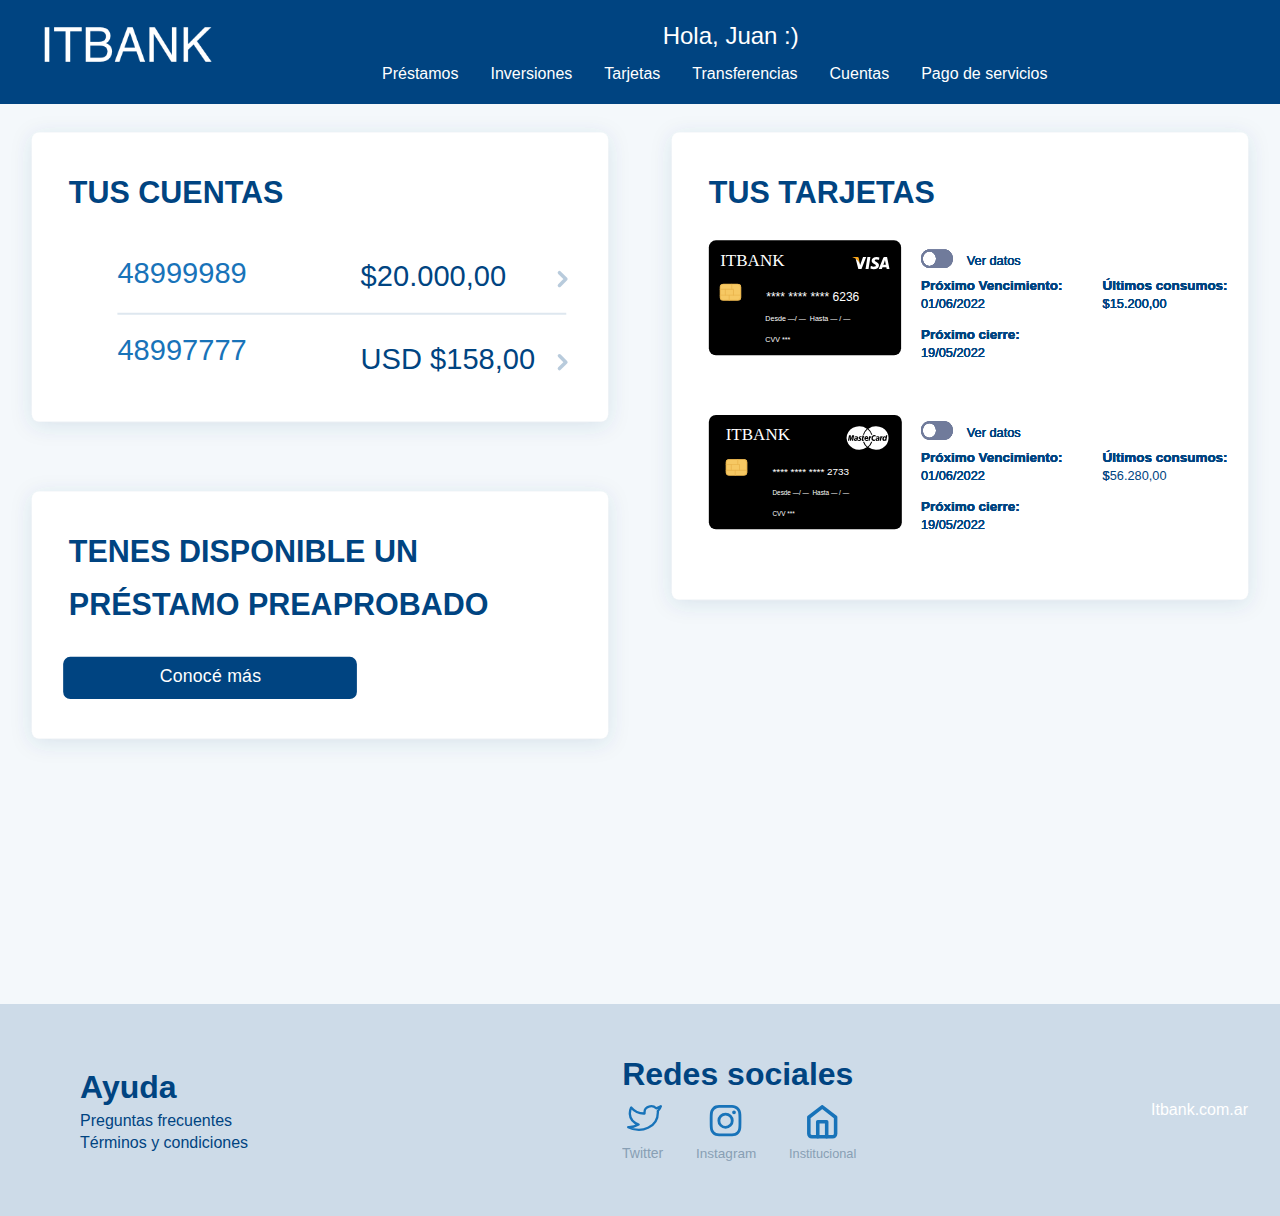
==== home.html @ d8d72f12 "cambio nombre index para evitar conflicto" ====
<!DOCTYPE html>
<html lang="en">

<head>
    <meta charset="UTF-8">
    <meta http-equiv="X-UA-Compatible" content="IE=edge">
    <meta name="viewport" content="width=device-width, initial-scale=1.0">
    <link rel="stylesheet" href="styles-compilado.css">
    <title>ITBANK</title>
</head>

<body>
    <!-- Header -->
    <header class="header">
        <div class="container">
            <nav class="nav">
                <div class="nav-logo">
                    <a href="index.html" title="logo"><img src="/images/logo-blanco-header.png" class="nav-logo__link" alt=""></a>
                </div>
                <div class="nav-menu">
                    <p>Hola, Juan :)</p>
                    <ul class="nav-menu__item">
                        <li><a href="#" class="nav-menu__link">Préstamos</a></li>
                        <li><a href="#" class="nav-menu__link">Inversiones</a></li>
                        <li><a href="#" class="nav-menu__link">Tarjetas</a></li>
                        <li><a href="#" class="nav-menu__link">Transferencias</a></li>
                        <li><a href="#" class="nav-menu__link">Cuentas</a></li>
                        <li><a href="#" class="nav-menu__link">Pago de servicios</a></li>
                    </ul>
                </div>
            </nav>
        </div>
    </header>
    <!-- Main -->
    <main class="main">
        <div class="hero">
            <div class="hero-image">
                    <!--ESTO ES RE PROVISORIO HAY QUE HACER CARDS -->
                <img class="hero-image__main" src="/images/Grupo 2705.svg" alt="Images">
                <img class="hero-image__main" src="/images/Grupo 2716.svg" alt="Images">
            </div>
            <div class="hero-image">
                <img class="hero-image__main" src="/images/Grupo 2714.svg" alt="Images">
            </div>
        </div>
    </main>
    <footer class="footer">
        <div class="container">
            <div class="footer-menu">
                <p>Ayuda</p>
                <ul class="footer-menu__item">
                    <li><a href="#" class="footer-menu__link">Preguntas frecuentes</a></li>
                    <li><a href="#" class="footer-menu__link">Términos y condiciones</a></li>
            </div>
            <div class="footer-menu">
                <p>Redes sociales</p>
                <ul class="footer-menu__item2">
                    <li><a href="#" ><img src="/images/twitter.svg" class="footer-menu__icon" alt="Icono de twitter"></a></li>
                    <li><a href="#" ><img src="/images/instagram.svg" class="footer-menu__icon" alt="Icono de Instagram"></a></li>
                    <li><a href="#" ><img src="/images/institucional.svg" class="footer-menu__icon"alt="Icon página web institucional"></a></li>

            </div>
            <div class="footer-copy">
                <p>Itbank.com.ar</p>
            </div>
        </div>
    </footer>
</body>

</html>
---- styles-compilado.css ----
* {
  margin: 0;
  padding: 0;
  box-sizing: border-box;
  text-decoration: none;
  list-style: none;
}

body {
  font-family: "Segoe UI", Tahoma, Geneva, Verdana, sans-serif;
  font-size: 1rem;
  font-weight: normal;
  line-height: 1.4;
  background: #F4F8FB;
  color: #333333;
}

.container {
  margin: 0 auto;
  width: 100%;
}

.header .nav {
  color:#FFFFFF;
  background-color: #004481;
  display: flex;
  flex-direction: row;
  flex: 1;
  flex-basis: auto;
  align-items: center;
  padding: 1.2rem 0;
  margin: 0 auto;
}

.header .nav-logo {
  padding-left: 2.5rem;
  padding-right: 6rem;
}

.header .nav-logo__link {
  max-width: 70%;
}

.header .nav-menu p{
  font-size: 1.5rem;
  display: flex;
  justify-content: center;
  padding-bottom: 10px;
}

.header .nav-menu__item {
  display: flex;
  justify-content: center;
}

.header .nav-menu__link {
  margin: 0 2rem 0 0;
  font-family: inherit;
  font-size: 1rem;
  font-weight: 500;
  color: #FFFFFF;
}


.main .hero {
  display: grid;
  grid-template-columns: repeat(2, 1fr);
  justify-content: center;
  height: 100vh;
}

.main .hero-image__main {
  width: 100%;
  height: auto;
}


.footer {
  padding: 3rem 0;
  background: #CDDBE8;
  color: #ffffff;
}

.footer .container {
  display: flex;
  flex-direction: row;
  flex: 1;
  flex-basis: auto;
  justify-content: space-between;
  align-items: center;
}

.footer .footer-menu{
  margin-left: 2rem;
  padding-left: 3rem;
  color: #004481;
}

.footer .footer-menu p{
  font-size: 2rem;
  font-weight: bold;
}


.footer-menu__item2{
  color: #004481;
  display: flex;
  flex-direction: row;
  flex: 1;
  flex-basis: auto;
}

.footer-menu__link {
  margin: 0.5rem 2rem 0 0;
  font-family: inherit;
  font-size: 1rem;
  color: #004481;
}

.footer-menu__icon {
  margin: 0.5rem 2rem 0 0;
  height: 3.5rem;
}

.footer-copy{
  margin-right: 2rem;
}

  
/* RESPONSIVE CON MEDIA QUERY 
@media only screen and (max-width: 600px) {
  .header .nav {
    flex-direction: column;
    justify-content: center;
  }

  .header .hero {
    grid-template-columns: 1fr;
    justify-content: center;
    margin-top: 5rem;
  }

  .header .hero-text {
    order: 2;
    font-size: 1.2rem;
  }

  .footer .container {
    flex-direction: column;
    justify-content: center;
    justify-content: center;
    align-items: center;
    text-align: center;
  }

  .footer-menu__item {
    display: flex;
    flex-direction: row;
    flex: 1;
    flex-basis: auto;
    margin-bottom: 2rem;
  }

  .footer-menu__link {
    margin: 0 1rem 0 1rem;
    font-family: inherit;
    font-size: 1rem;
    color: #ffffff;
  }
}
 */
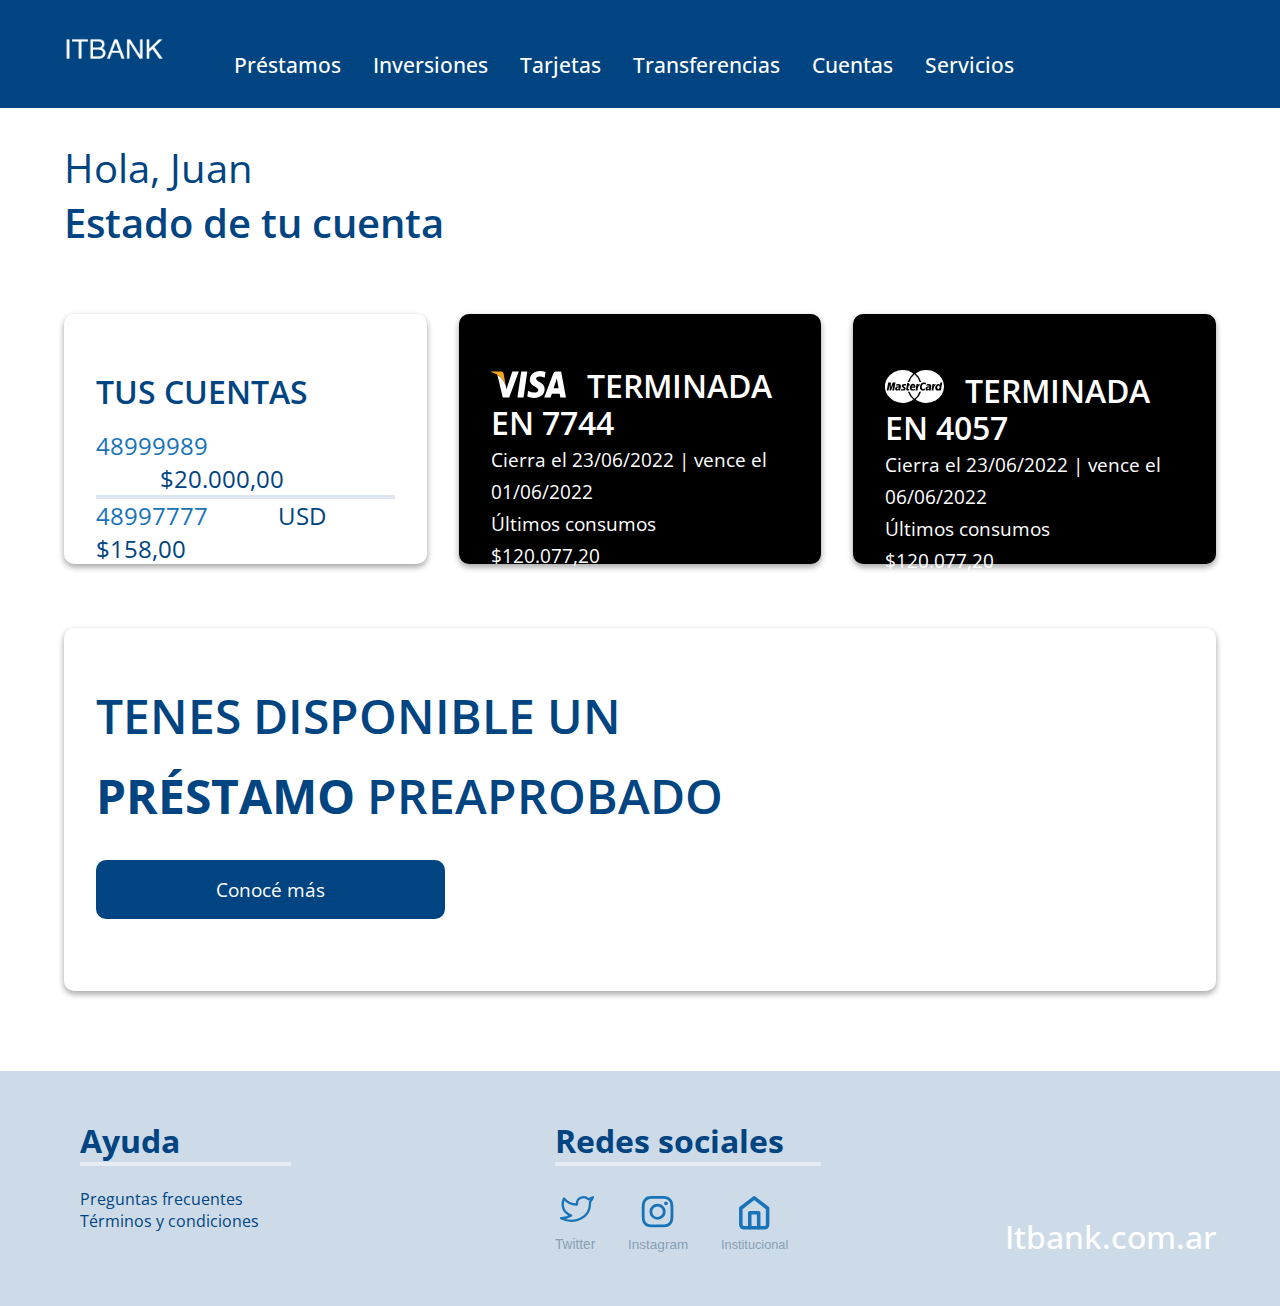
==== commit 78adc238: "se crean cards para home" ====
--- a/home.html
+++ b/home.html
@@ -6,6 +6,9 @@
     <meta http-equiv="X-UA-Compatible" content="IE=edge">
     <meta name="viewport" content="width=device-width, initial-scale=1.0">
     <link rel="stylesheet" href="styles-compilado.css">
+    <style>
+        @import url("https://fonts.googleapis.com/css2?family=Open+Sans:wght@300;400;500;600;700;800&display=swap");
+    </style>
     <title>ITBANK</title>
 </head>
 
@@ -15,17 +18,17 @@
         <div class="container">
             <nav class="nav">
                 <div class="nav-logo">
-                    <a href="index.html" title="logo"><img src="/images/logo-blanco-header.png" class="nav-logo__link" alt=""></a>
+                    <a href="index.html" title="logo"><img src="/images/logo-blanco-header.png" class="nav-logo"
+                            alt=""></a>
                 </div>
                 <div class="nav-menu">
-                    <p>Hola, Juan :)</p>
                     <ul class="nav-menu__item">
                         <li><a href="#" class="nav-menu__link">Préstamos</a></li>
                         <li><a href="#" class="nav-menu__link">Inversiones</a></li>
                         <li><a href="#" class="nav-menu__link">Tarjetas</a></li>
                         <li><a href="#" class="nav-menu__link">Transferencias</a></li>
                         <li><a href="#" class="nav-menu__link">Cuentas</a></li>
-                        <li><a href="#" class="nav-menu__link">Pago de servicios</a></li>
+                        <li><a href="#" class="nav-menu__link">Servicios</a></li>
                     </ul>
                 </div>
             </nav>
@@ -33,35 +36,99 @@
     </header>
     <!-- Main -->
     <main class="main">
-        <div class="hero">
-            <div class="hero-image">
-                    <!--ESTO ES RE PROVISORIO HAY QUE HACER CARDS -->
-                <img class="hero-image__main" src="/images/Grupo 2705.svg" alt="Images">
-                <img class="hero-image__main" src="/images/Grupo 2716.svg" alt="Images">
+        <p class="main-text">Hola, Juan</p>
+        <p class="sub-main-text">Estado de tu cuenta</p>
+        <section class="products">
+            <div class="container">
+                <div class="card-1">
+                    <div class="card-text">
+                        <h2 class="card-text__title">Tus cuentas</h2>
+                        <span class="card-text__subs"> 48999989</span>
+
+                        <span class="card-text__subs1"> $20.000,00</span>
+                        <br />
+                        <hr style="border-color: #DDE6EE;
+                        border-style: solid;
+            background-color: #DDE6EE;
+            border-width: 2px;">
+        
+        
+                        <span class="card-text__subs"> 48997777</span>
+
+                        <span class="card-text__subs1"> USD $158,00</span>
+                    </div>
+                </div>
+                <div class="card card-2">
+                    <div class="card-text">
+                        <img class="card-image" src="/images/visa-logo.svg" alt="Images" /> <span
+                            class="card-text__title">Terminada en 7744</span>
+                        <p class="card-text__subs">
+                            Cierra el 23/06/2022 | vence el 01/06/2022
+                        </p>
+                        <p class="card-text__subs">Últimos consumos</p>
+                        <p class="card-text__subs">$120.077,20</p>
+                        <p class="card-text__subs">USD $12,50</p>
+                    </div>
+                </div>
+                <div class="card card-3">
+                    <div class="card-text">
+                        <img class="card-image" src="/images/mastercard-logo.svg" alt="Images" />
+                        <span class="card-text__title">Terminada en 4057</span>
+                        <p class="card-text__subs">
+                            Cierra el 23/06/2022 | vence el 06/06/2022
+                        </p>
+                        <p class="card-text__subs">Últimos consumos</p>
+                        <p class="card-text__subs">$120.077,20</p>
+                        <p class="card-text__subs">USD $12,50</p>
+                    </div>
+                </div>
             </div>
-            <div class="hero-image">
-                <img class="hero-image__main" src="/images/Grupo 2714.svg" alt="Images">
+            <div class="card-4">
+                <div class="card-text4">
+                    <p>Tenes disponible un</p>
+                    <span class="span4">préstamo</span>
+                    <span>preaprobado</span>
+                </div>
+                <div>
+                    <input class="card-submit" type="submit" value="Conocé más">
+                </div>
             </div>
-        </div>
+        </section>
     </main>
+    <!-- FOOTER -->
     <footer class="footer">
         <div class="container">
             <div class="footer-menu">
                 <p>Ayuda</p>
+                <hr style="border-color: #E5ECF3;
+                border-style: solid;
+    background-color: #E5ECF3;
+    border-width: 2px;">
+                <br>
+
                 <ul class="footer-menu__item">
                     <li><a href="#" class="footer-menu__link">Preguntas frecuentes</a></li>
                     <li><a href="#" class="footer-menu__link">Términos y condiciones</a></li>
             </div>
             <div class="footer-menu">
                 <p>Redes sociales</p>
+                <hr style="border-color: #E5ECF3;
+                border-style: solid;
+    background-color: #E5ECF3;
+    border-width: 2px;">
+                <br>
+
                 <ul class="footer-menu__item2">
-                    <li><a href="#" ><img src="/images/twitter.svg" class="footer-menu__icon" alt="Icono de twitter"></a></li>
-                    <li><a href="#" ><img src="/images/instagram.svg" class="footer-menu__icon" alt="Icono de Instagram"></a></li>
-                    <li><a href="#" ><img src="/images/institucional.svg" class="footer-menu__icon"alt="Icon página web institucional"></a></li>
+                    <li><a href="#"><img src="/images/twitter.svg" class="footer-menu__icon" alt="Icono de twitter"></a>
+                    </li>
+                    <li><a href="#"><img src="/images/instagram.svg" class="footer-menu__icon"
+                                alt="Icono de Instagram"></a></li>
+                    <li><a href="#"><img src="/images/institucional.svg" class="footer-menu__icon"
+                                alt="Icon página web institucional"></a></li>
 
             </div>
-            <div class="footer-copy">
-                <p>Itbank.com.ar</p>
+            <div>
+                <p class="footer-copy">Itbank.com.ar</p>
             </div>
         </div>
     </footer>
--- a/styles-compilado.css
+++ b/styles-compilado.css
@@ -4,18 +4,10 @@
   box-sizing: border-box;
   text-decoration: none;
   list-style: none;
-}
-
-body {
-  font-family: "Segoe UI", Tahoma, Geneva, Verdana, sans-serif;
-  font-size: 1rem;
-  font-weight: normal;
-  line-height: 1.4;
-  background: #F4F8FB;
-  color: #333333;
-}
-
-.container {
+  font-family: 'Open Sans', sans-serif;;
+}
+
+.header .container {
   margin: 0 auto;
   width: 100%;
 }
@@ -23,28 +15,24 @@
 .header .nav {
   color:#FFFFFF;
   background-color: #004481;
-  display: flex;
-  flex-direction: row;
-  flex: 1;
-  flex-basis: auto;
+  display: grid;
+  grid-template-columns: repeat(3, 1fr);
+  grid-gap: 2rem;
   align-items: center;
   padding: 1.2rem 0;
   margin: 0 auto;
 }
 
 .header .nav-logo {
-  padding-left: 2.5rem;
-  padding-right: 6rem;
-}
-
-.header .nav-logo__link {
-  max-width: 70%;
-}
-
-.header .nav-menu p{
-  font-size: 1.5rem;
+ margin: 0 0rem 0rem 2rem;
+ max-width: 70%;
+}
+
+.header .nav-menu{
+  margin: 0 auto;
   display: flex;
   justify-content: center;
+  padding-top: 2rem;
   padding-bottom: 10px;
 }
 
@@ -56,26 +44,138 @@
 .header .nav-menu__link {
   margin: 0 2rem 0 0;
   font-family: inherit;
-  font-size: 1rem;
+  font-size: 1.3rem;
   font-weight: 500;
   color: #FFFFFF;
 }
 
-
-.main .hero {
+.main .main-text{
+  color:#004481;
+  font-size: 2.5rem;
+  padding: 2rem 2rem 0rem 4rem;
+}
+.main .sub-main-text{
+  color:#004481;
+  font-size: 2.5rem;
+  font-weight: 600;
+  padding: 0rem 0rem 0rem 4rem;
+}
+
+
+.main .products {
+  margin-top: 2rem;
+  font-family: 'Open Sans', sans-serif;;
+}
+
+.main .products .container {
   display: grid;
-  grid-template-columns: repeat(2, 1fr);
+  grid-template-columns: repeat(3, 1fr);
+  grid-gap: 2rem;
   justify-content: center;
-  height: 100vh;
-}
-
-.main .hero-image__main {
-  width: 100%;
+  align-items: center;
+  padding: 2rem 4rem 2rem 4rem;
+  width: auto;
+}
+
+.main .products .card-1 {
+  padding: 2rem;
+  background: #ffffff;
+  color: #1873B9;
+  font-size: 1.5rem;
+  border-radius: 10px;
+  box-shadow: 0 3px 6px rgba(0, 0, 0, 0.16), 0 3px 6px rgba(0, 0, 0, 0.23);
+  height: 250px;
+  width: auto;
+}
+.main .products .card {
+  padding: 2rem;
+  background: #000000;
+  color: #ffffff;
+  font-size: 1.2rem;
+  line-height: 2rem;
+  border-radius: 10px;
+  box-shadow: 0 3px 6px rgba(0, 0, 0, 0.16), 0 3px 6px rgba(0, 0, 0, 0.23);
+  height: 250px;
+  width: auto;
+}
+
+.main .products .card-image {
+padding-right: 1rem;
+}
+
+.main .products .card-image img {
+  max-height: 10rem;
+  height: 100%;
+  width: auto;
+}
+
+.main .products .card-text {
+  margin-top: 1.5rem;
+}
+
+.main .products .card-1 .card-text__title {
+  font-size: 2rem;
+  font-weight: 600;
+  line-height: inherit;
+  text-transform: uppercase;
+  color: #004481;
+  margin-bottom: 1rem;
+}
+
+.main .products .card-1 .card-text__subs1 {
+  color: #004481;
+  margin-left: 4rem;
+}
+
+.main .products .card .card-text__title {
+  font-size: 2rem;
+  font-weight: 600;
+  line-height: inherit;
+  text-transform: uppercase;
+  color: #ffffff;
+  margin-bottom: 1rem;
+}
+
+  .card-4 {
+  padding: 3rem 0rem;
+  margin: 2rem 4rem 2rem 4rem;;
+  background: #ffffff;
+  color: #1873B9;
+  font-size: 1.5rem;
+  border-radius: 10px;
+  box-shadow: 0 3px 6px rgba(0, 0, 0, 0.16), 0 3px 6px rgba(0, 0, 0, 0.23);
   height: auto;
-}
+  width: auto;
+}
+
+.card-4 .card-text4{
+  font-size: 3rem;
+  font-weight: 600;
+  line-height: 5rem;
+  padding-left: 2rem;
+  text-transform: uppercase;
+  color: #004481;
+}
+
+.card-4 .card-text4 .span4{
+  font-weight: 700;
+} 
+
+.card-4 .card-submit{
+  background-color: #004481;
+  border: none;
+  border-radius: 10px;
+  color: white;
+  font-size: 1.2rem;
+  padding: 16px 120px;
+  text-decoration: none;
+  margin: 24px 32px;
+  cursor: pointer;
+} 
 
 
 .footer {
+  margin-top: 5rem;
   padding: 3rem 0;
   background: #CDDBE8;
   color: #ffffff;
@@ -87,7 +187,7 @@
   flex: 1;
   flex-basis: auto;
   justify-content: space-between;
-  align-items: center;
+  align-items: flex-start;
 }
 
 .footer .footer-menu{
@@ -123,7 +223,10 @@
 }
 
 .footer-copy{
-  margin-right: 2rem;
+  font-size: 2rem;
+  font-weight: 500;
+  padding: 6rem 4rem 0rem 0rem;
+
 }
 
   
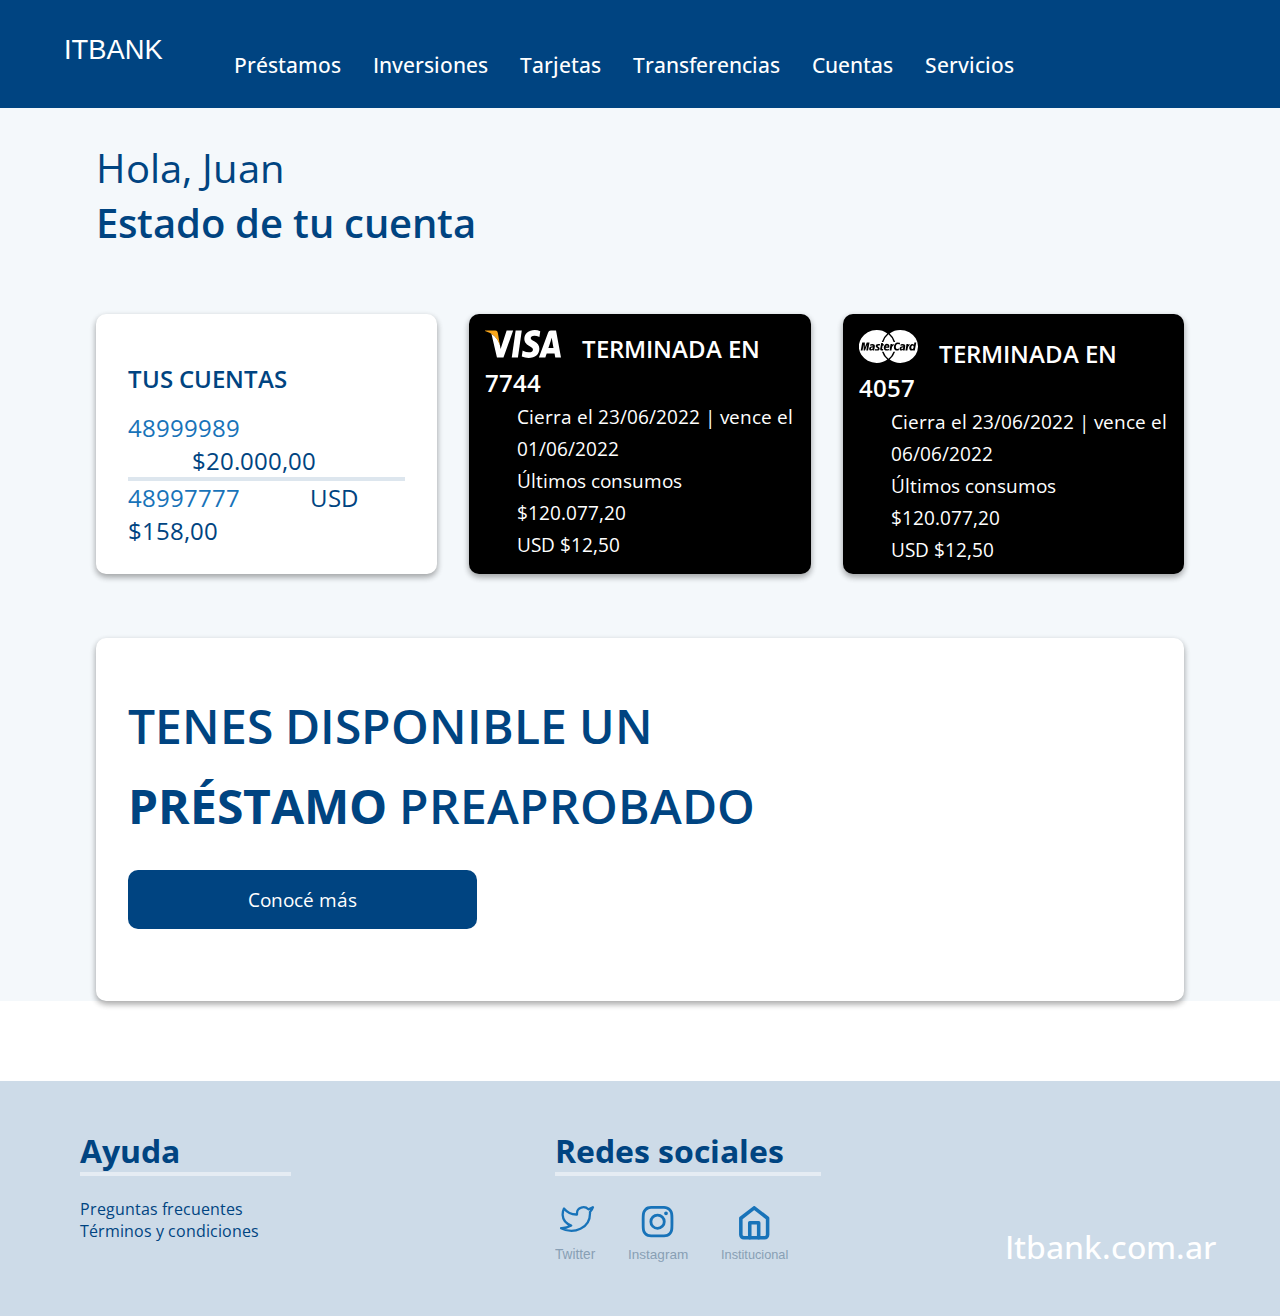
==== commit ffc3def0: "cambios menores" ====
--- a/home.html
+++ b/home.html
@@ -18,7 +18,7 @@
         <div class="container">
             <nav class="nav">
                 <div class="nav-logo">
-                    <a href="index.html" title="logo"><img src="/images/logo-blanco-header.png" class="nav-logo"
+                    <a href="index.html" title="logo"><img src="/images/logo-blanco-header.svg" class="nav-logo"
                             alt=""></a>
                 </div>
                 <div class="nav-menu">
--- a/styles-compilado.css
+++ b/styles-compilado.css
@@ -6,6 +6,7 @@
   list-style: none;
   font-family: 'Open Sans', sans-serif;;
 }
+
 
 .header .container {
   margin: 0 auto;
@@ -49,16 +50,20 @@
   color: #FFFFFF;
 }
 
+.main{
+  background-color: #F4F8FB;
+}
+
 .main .main-text{
   color:#004481;
   font-size: 2.5rem;
-  padding: 2rem 2rem 0rem 4rem;
+  padding: 2rem 2rem 0rem 6rem;
 }
 .main .sub-main-text{
   color:#004481;
   font-size: 2.5rem;
   font-weight: 600;
-  padding: 0rem 0rem 0rem 4rem;
+  padding: 0rem 0rem 0rem 6rem;
 }
 
 
@@ -73,8 +78,9 @@
   grid-gap: 2rem;
   justify-content: center;
   align-items: center;
-  padding: 2rem 4rem 2rem 4rem;
-  width: auto;
+  padding: 2rem 6rem 2rem 6rem;
+  width: auto;
+  
 }
 
 .main .products .card-1 {
@@ -84,18 +90,20 @@
   font-size: 1.5rem;
   border-radius: 10px;
   box-shadow: 0 3px 6px rgba(0, 0, 0, 0.16), 0 3px 6px rgba(0, 0, 0, 0.23);
-  height: 250px;
-  width: auto;
+  height: 260px;
+  width: auto;
+  
 }
 .main .products .card {
-  padding: 2rem;
+  padding-left: 1rem;
+  padding-right: 1rem;
   background: #000000;
   color: #ffffff;
   font-size: 1.2rem;
   line-height: 2rem;
   border-radius: 10px;
   box-shadow: 0 3px 6px rgba(0, 0, 0, 0.16), 0 3px 6px rgba(0, 0, 0, 0.23);
-  height: 250px;
+  height: 260px;
   width: auto;
 }
 
@@ -110,11 +118,11 @@
 }
 
 .main .products .card-text {
-  margin-top: 1.5rem;
+  margin-top: 1rem;
 }
 
 .main .products .card-1 .card-text__title {
-  font-size: 2rem;
+  font-size: 1.5rem;
   font-weight: 600;
   line-height: inherit;
   text-transform: uppercase;
@@ -126,19 +134,23 @@
   color: #004481;
   margin-left: 4rem;
 }
+.main .products .card .card-text__subs {
+  padding-left: 2rem;
+}
 
 .main .products .card .card-text__title {
-  font-size: 2rem;
+  font-size: 1.5rem;
   font-weight: 600;
   line-height: inherit;
   text-transform: uppercase;
   color: #ffffff;
   margin-bottom: 1rem;
+  
 }
 
   .card-4 {
   padding: 3rem 0rem;
-  margin: 2rem 4rem 2rem 4rem;;
+  margin: 2rem 6rem 2rem 6rem;;
   background: #ffffff;
   color: #1873B9;
   font-size: 1.5rem;
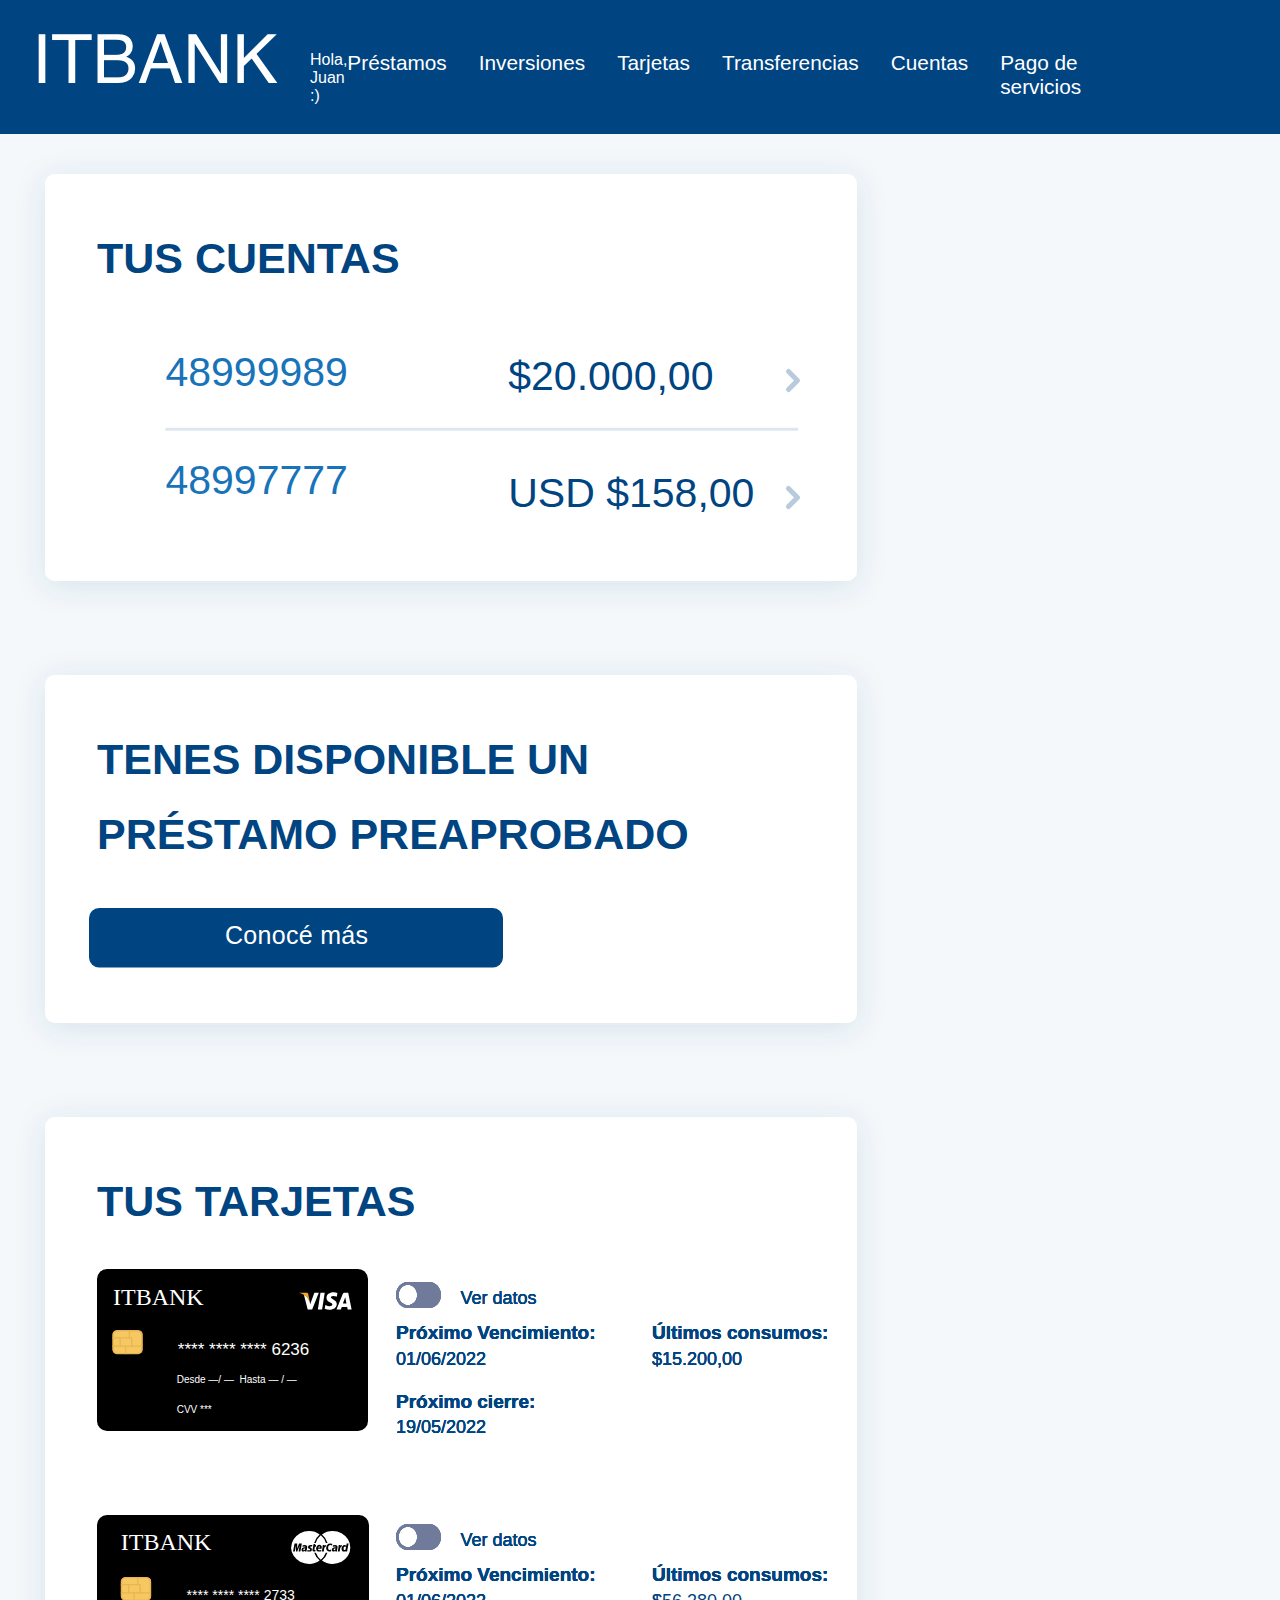
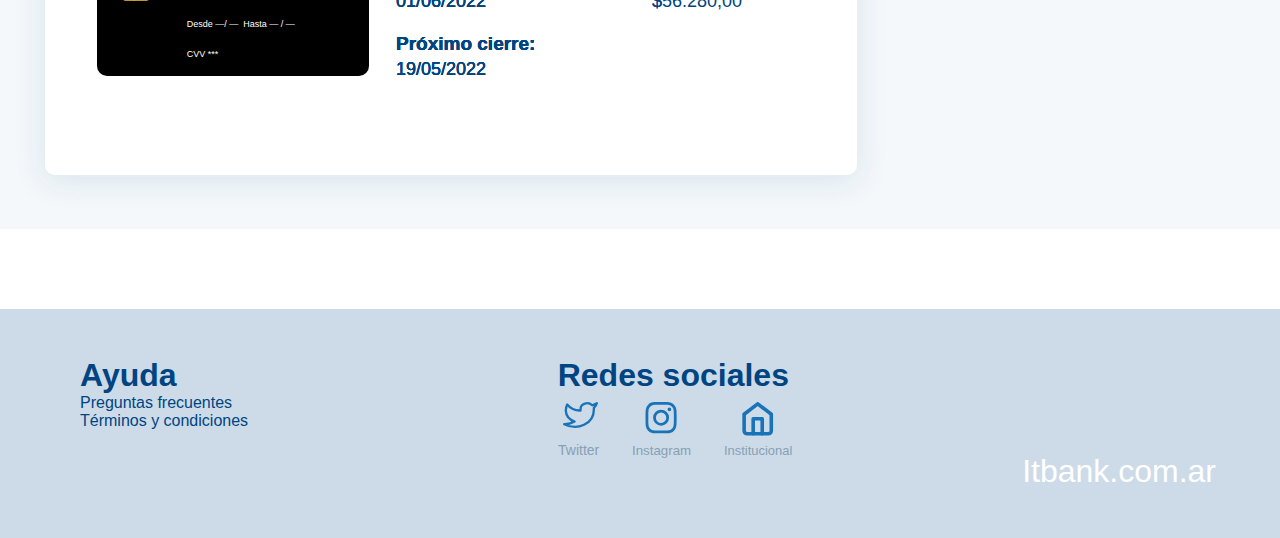
==== commit 60979de5: "Merge pull request #12 from ITBANK-PROJECT-Grupo8-C1/ramaGian" ====
--- a/home.html
+++ b/home.html
@@ -6,10 +6,8 @@
     <meta http-equiv="X-UA-Compatible" content="IE=edge">
     <meta name="viewport" content="width=device-width, initial-scale=1.0">
     <link rel="stylesheet" href="styles-compilado.css">
-    <style>
-        @import url("https://fonts.googleapis.com/css2?family=Open+Sans:wght@300;400;500;600;700;800&display=swap");
-    </style>
-    <title>ITBANK</title>
+    <link rel="shortcut icon" href="./images/favicon.ico">
+    <title>ITBANK-Home</title>
 </head>
 
 <body>
@@ -18,17 +16,17 @@
         <div class="container">
             <nav class="nav">
                 <div class="nav-logo">
-                    <a href="index.html" title="logo"><img src="/images/logo-blanco-header.svg" class="nav-logo"
-                            alt=""></a>
+                    <a href="index.html" title="logo"><img src="/images/logo-blanco-header.png" class="nav-logo__link" alt=""></a>
                 </div>
                 <div class="nav-menu">
+                    <p>Hola, Juan :)</p>
                     <ul class="nav-menu__item">
                         <li><a href="#" class="nav-menu__link">Préstamos</a></li>
                         <li><a href="#" class="nav-menu__link">Inversiones</a></li>
                         <li><a href="#" class="nav-menu__link">Tarjetas</a></li>
                         <li><a href="#" class="nav-menu__link">Transferencias</a></li>
                         <li><a href="#" class="nav-menu__link">Cuentas</a></li>
-                        <li><a href="#" class="nav-menu__link">Servicios</a></li>
+                        <li><a href="#" class="nav-menu__link">Pago de servicios</a></li>
                     </ul>
                 </div>
             </nav>
@@ -36,99 +34,35 @@
     </header>
     <!-- Main -->
     <main class="main">
-        <p class="main-text">Hola, Juan</p>
-        <p class="sub-main-text">Estado de tu cuenta</p>
-        <section class="products">
-            <div class="container">
-                <div class="card-1">
-                    <div class="card-text">
-                        <h2 class="card-text__title">Tus cuentas</h2>
-                        <span class="card-text__subs"> 48999989</span>
-
-                        <span class="card-text__subs1"> $20.000,00</span>
-                        <br />
-                        <hr style="border-color: #DDE6EE;
-                        border-style: solid;
-            background-color: #DDE6EE;
-            border-width: 2px;">
-        
-        
-                        <span class="card-text__subs"> 48997777</span>
-
-                        <span class="card-text__subs1"> USD $158,00</span>
-                    </div>
-                </div>
-                <div class="card card-2">
-                    <div class="card-text">
-                        <img class="card-image" src="/images/visa-logo.svg" alt="Images" /> <span
-                            class="card-text__title">Terminada en 7744</span>
-                        <p class="card-text__subs">
-                            Cierra el 23/06/2022 | vence el 01/06/2022
-                        </p>
-                        <p class="card-text__subs">Últimos consumos</p>
-                        <p class="card-text__subs">$120.077,20</p>
-                        <p class="card-text__subs">USD $12,50</p>
-                    </div>
-                </div>
-                <div class="card card-3">
-                    <div class="card-text">
-                        <img class="card-image" src="/images/mastercard-logo.svg" alt="Images" />
-                        <span class="card-text__title">Terminada en 4057</span>
-                        <p class="card-text__subs">
-                            Cierra el 23/06/2022 | vence el 06/06/2022
-                        </p>
-                        <p class="card-text__subs">Últimos consumos</p>
-                        <p class="card-text__subs">$120.077,20</p>
-                        <p class="card-text__subs">USD $12,50</p>
-                    </div>
-                </div>
+        <div class="hero">
+            <div class="hero-image">
+                    <!--ESTO ES RE PROVISORIO HAY QUE HACER CARDS -->
+                <img class="hero-image__main" src="/images/Grupo 2705.svg" alt="Images">
+                <img class="hero-image__main" src="/images/Grupo 2716.svg" alt="Images">
             </div>
-            <div class="card-4">
-                <div class="card-text4">
-                    <p>Tenes disponible un</p>
-                    <span class="span4">préstamo</span>
-                    <span>preaprobado</span>
-                </div>
-                <div>
-                    <input class="card-submit" type="submit" value="Conocé más">
-                </div>
+            <div class="hero-image">
+                <img class="hero-image__main" src="/images/Grupo 2714.svg" alt="Images">
             </div>
-        </section>
+        </div>
     </main>
-    <!-- FOOTER -->
     <footer class="footer">
         <div class="container">
             <div class="footer-menu">
                 <p>Ayuda</p>
-                <hr style="border-color: #E5ECF3;
-                border-style: solid;
-    background-color: #E5ECF3;
-    border-width: 2px;">
-                <br>
-
                 <ul class="footer-menu__item">
                     <li><a href="#" class="footer-menu__link">Preguntas frecuentes</a></li>
                     <li><a href="#" class="footer-menu__link">Términos y condiciones</a></li>
             </div>
             <div class="footer-menu">
                 <p>Redes sociales</p>
-                <hr style="border-color: #E5ECF3;
-                border-style: solid;
-    background-color: #E5ECF3;
-    border-width: 2px;">
-                <br>
-
                 <ul class="footer-menu__item2">
-                    <li><a href="#"><img src="/images/twitter.svg" class="footer-menu__icon" alt="Icono de twitter"></a>
-                    </li>
-                    <li><a href="#"><img src="/images/instagram.svg" class="footer-menu__icon"
-                                alt="Icono de Instagram"></a></li>
-                    <li><a href="#"><img src="/images/institucional.svg" class="footer-menu__icon"
-                                alt="Icon página web institucional"></a></li>
+                    <li><a href="#" ><img src="/images/twitter.svg" class="footer-menu__icon" alt="Icono de twitter"></a></li>
+                    <li><a href="#" ><img src="/images/instagram.svg" class="footer-menu__icon" alt="Icono de Instagram"></a></li>
+                    <li><a href="#" ><img src="/images/institucional.svg" class="footer-menu__icon"alt="Icon página web institucional"></a></li>
 
             </div>
-            <div>
-                <p class="footer-copy">Itbank.com.ar</p>
+            <div class="footer-copy">
+                <p>Itbank.com.ar</p>
             </div>
         </div>
     </footer>
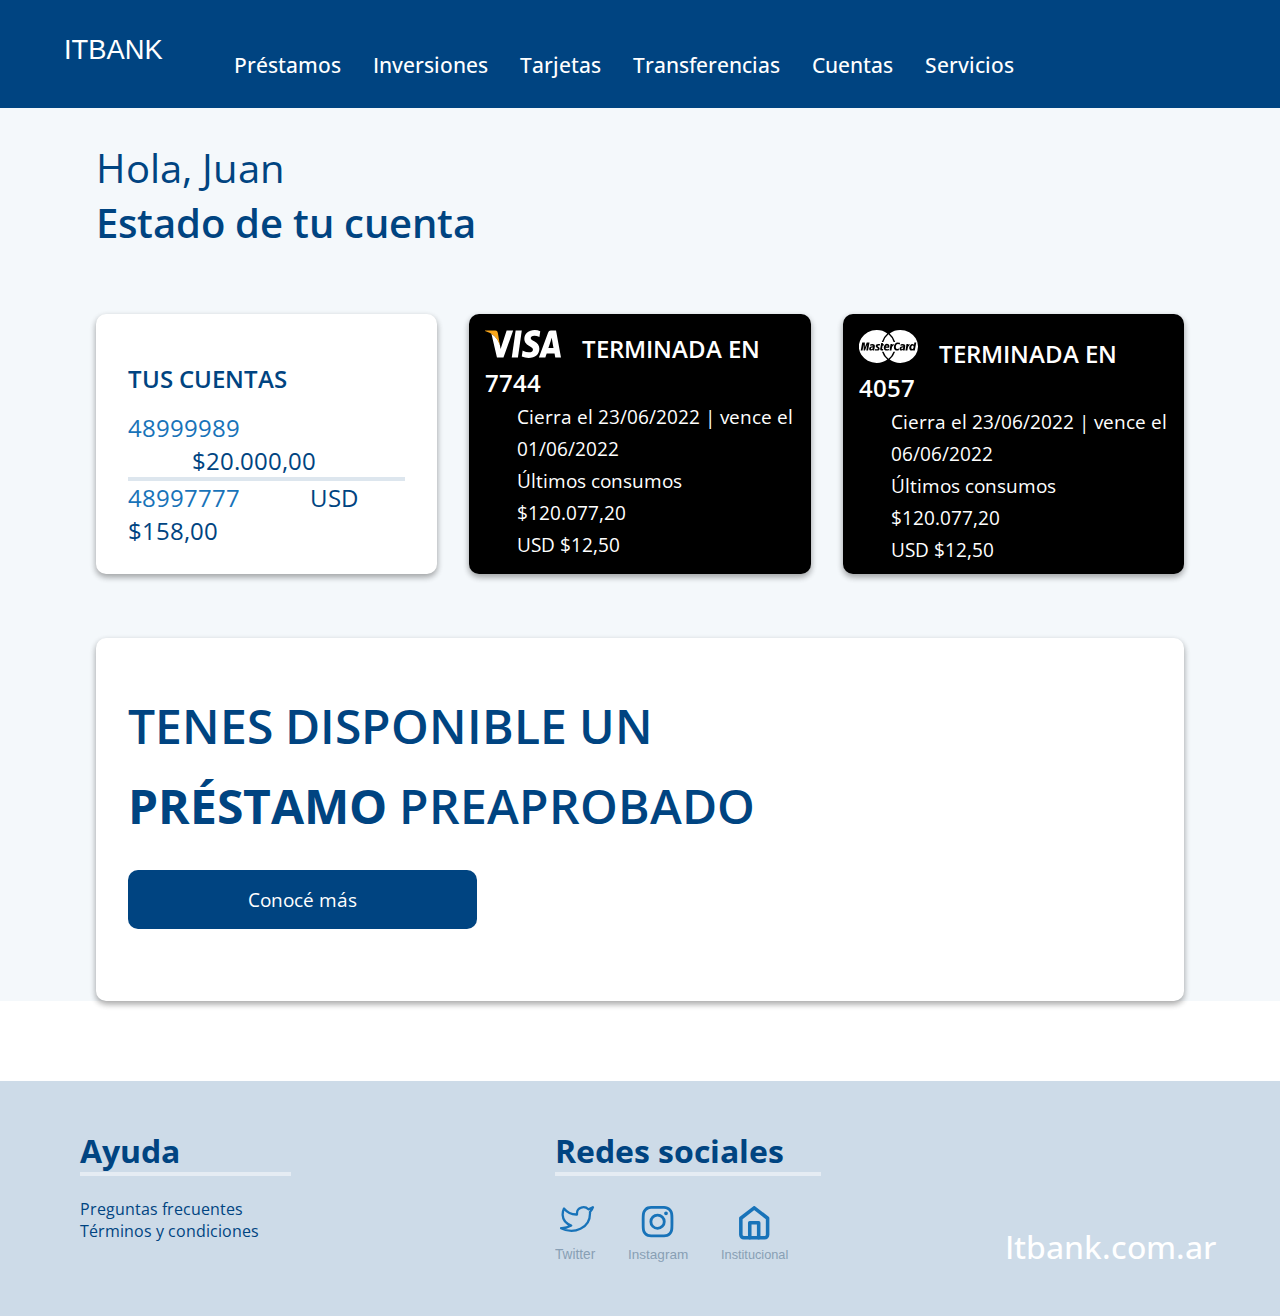
==== commit b5f43730: "Merge pull request #14 from ITBANK-PROJECT-Grupo8-C1/ramaTobias" ====
--- a/home.html
+++ b/home.html
@@ -6,8 +6,10 @@
     <meta http-equiv="X-UA-Compatible" content="IE=edge">
     <meta name="viewport" content="width=device-width, initial-scale=1.0">
     <link rel="stylesheet" href="styles-compilado.css">
-    <link rel="shortcut icon" href="./images/favicon.ico">
-    <title>ITBANK-Home</title>
+    <style>
+        @import url("https://fonts.googleapis.com/css2?family=Open+Sans:wght@300;400;500;600;700;800&display=swap");
+    </style>
+    <title>ITBANK</title>
 </head>
 
 <body>
@@ -16,17 +18,17 @@
         <div class="container">
             <nav class="nav">
                 <div class="nav-logo">
-                    <a href="index.html" title="logo"><img src="/images/logo-blanco-header.png" class="nav-logo__link" alt=""></a>
+                    <a href="index.html" title="logo"><img src="/images/logo-blanco-header.svg" class="nav-logo"
+                            alt=""></a>
                 </div>
                 <div class="nav-menu">
-                    <p>Hola, Juan :)</p>
                     <ul class="nav-menu__item">
                         <li><a href="#" class="nav-menu__link">Préstamos</a></li>
                         <li><a href="#" class="nav-menu__link">Inversiones</a></li>
                         <li><a href="#" class="nav-menu__link">Tarjetas</a></li>
                         <li><a href="#" class="nav-menu__link">Transferencias</a></li>
                         <li><a href="#" class="nav-menu__link">Cuentas</a></li>
-                        <li><a href="#" class="nav-menu__link">Pago de servicios</a></li>
+                        <li><a href="#" class="nav-menu__link">Servicios</a></li>
                     </ul>
                 </div>
             </nav>
@@ -34,35 +36,99 @@
     </header>
     <!-- Main -->
     <main class="main">
-        <div class="hero">
-            <div class="hero-image">
-                    <!--ESTO ES RE PROVISORIO HAY QUE HACER CARDS -->
-                <img class="hero-image__main" src="/images/Grupo 2705.svg" alt="Images">
-                <img class="hero-image__main" src="/images/Grupo 2716.svg" alt="Images">
+        <p class="main-text">Hola, Juan</p>
+        <p class="sub-main-text">Estado de tu cuenta</p>
+        <section class="products">
+            <div class="container">
+                <div class="card-1">
+                    <div class="card-text">
+                        <h2 class="card-text__title">Tus cuentas</h2>
+                        <span class="card-text__subs"> 48999989</span>
+
+                        <span class="card-text__subs1"> $20.000,00</span>
+                        <br />
+                        <hr style="border-color: #DDE6EE;
+                        border-style: solid;
+            background-color: #DDE6EE;
+            border-width: 2px;">
+        
+        
+                        <span class="card-text__subs"> 48997777</span>
+
+                        <span class="card-text__subs1"> USD $158,00</span>
+                    </div>
+                </div>
+                <div class="card card-2">
+                    <div class="card-text">
+                        <img class="card-image" src="/images/visa-logo.svg" alt="Images" /> <span
+                            class="card-text__title">Terminada en 7744</span>
+                        <p class="card-text__subs">
+                            Cierra el 23/06/2022 | vence el 01/06/2022
+                        </p>
+                        <p class="card-text__subs">Últimos consumos</p>
+                        <p class="card-text__subs">$120.077,20</p>
+                        <p class="card-text__subs">USD $12,50</p>
+                    </div>
+                </div>
+                <div class="card card-3">
+                    <div class="card-text">
+                        <img class="card-image" src="/images/mastercard-logo.svg" alt="Images" />
+                        <span class="card-text__title">Terminada en 4057</span>
+                        <p class="card-text__subs">
+                            Cierra el 23/06/2022 | vence el 06/06/2022
+                        </p>
+                        <p class="card-text__subs">Últimos consumos</p>
+                        <p class="card-text__subs">$120.077,20</p>
+                        <p class="card-text__subs">USD $12,50</p>
+                    </div>
+                </div>
             </div>
-            <div class="hero-image">
-                <img class="hero-image__main" src="/images/Grupo 2714.svg" alt="Images">
+            <div class="card-4">
+                <div class="card-text4">
+                    <p>Tenes disponible un</p>
+                    <span class="span4">préstamo</span>
+                    <span>preaprobado</span>
+                </div>
+                <div>
+                    <input class="card-submit" type="submit" value="Conocé más">
+                </div>
             </div>
-        </div>
+        </section>
     </main>
+    <!-- FOOTER -->
     <footer class="footer">
         <div class="container">
             <div class="footer-menu">
                 <p>Ayuda</p>
+                <hr style="border-color: #E5ECF3;
+                border-style: solid;
+    background-color: #E5ECF3;
+    border-width: 2px;">
+                <br>
+
                 <ul class="footer-menu__item">
                     <li><a href="#" class="footer-menu__link">Preguntas frecuentes</a></li>
                     <li><a href="#" class="footer-menu__link">Términos y condiciones</a></li>
             </div>
             <div class="footer-menu">
                 <p>Redes sociales</p>
+                <hr style="border-color: #E5ECF3;
+                border-style: solid;
+    background-color: #E5ECF3;
+    border-width: 2px;">
+                <br>
+
                 <ul class="footer-menu__item2">
-                    <li><a href="#" ><img src="/images/twitter.svg" class="footer-menu__icon" alt="Icono de twitter"></a></li>
-                    <li><a href="#" ><img src="/images/instagram.svg" class="footer-menu__icon" alt="Icono de Instagram"></a></li>
-                    <li><a href="#" ><img src="/images/institucional.svg" class="footer-menu__icon"alt="Icon página web institucional"></a></li>
+                    <li><a href="#"><img src="/images/twitter.svg" class="footer-menu__icon" alt="Icono de twitter"></a>
+                    </li>
+                    <li><a href="#"><img src="/images/instagram.svg" class="footer-menu__icon"
+                                alt="Icono de Instagram"></a></li>
+                    <li><a href="#"><img src="/images/institucional.svg" class="footer-menu__icon"
+                                alt="Icon página web institucional"></a></li>
 
             </div>
-            <div class="footer-copy">
-                <p>Itbank.com.ar</p>
+            <div>
+                <p class="footer-copy">Itbank.com.ar</p>
             </div>
         </div>
     </footer>
